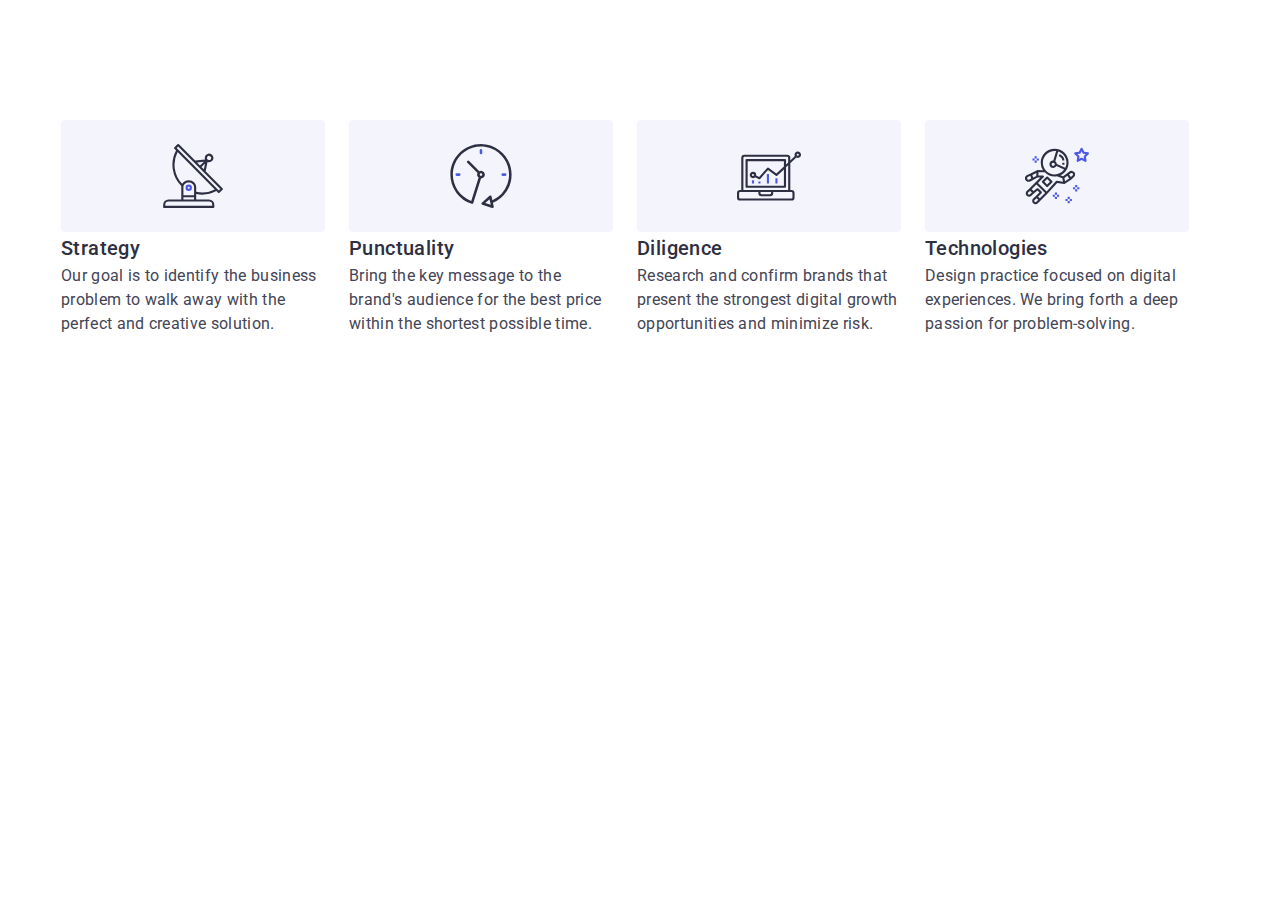
==== index.html @ 272fabe0 "hm-7" ====
<!DOCTYPE html>
<html lang="en">
  <head>
    <meta charset="UTF-8" />
    <meta http-equiv="X-UA-Compatible" content="IE=edge" />
    <meta name="viewport" content="width=device-width, initial-scale=1.0" />
    <title>WebStudio</title>
    <link rel="preconnect" href="https://fonts.googleapis.com" />
    <link rel="preconnect" href="https://fonts.gstatic.com" crossorigin />
    <link
      href="https://fonts.googleapis.com/css2?family=Raleway:wght@800&family=Roboto:wght@400;500;700;900&display=swap"
      rel="stylesheet"
    />
    <link
      rel="stylesheet"
      href="https://cdnjs.cloudflare.com/ajax/libs/modern-normalize/1.1.0/modern-normalize.min.css"
      integrity="sha512-wpPYUAdjBVSE4KJnH1VR1HeZfpl1ub8YT/NKx4PuQ5NmX2tKuGu6U/JRp5y+Y8XG2tV+wKQpNHVUX03MfMFn9Q=="
      crossorigin="anonymous"
      referrerpolicy="no-referrer"
    />
    <link rel="stylesheet" href="./css/style.css" />
    <link rel="stylesheet" href="./css/mobil.css" />
    <link rel="stylesheet" href="./css/tablet.css" />
    <link rel="stylesheet" href="./css/desktop.css" />
  </head>
  <body>
    <!-- <header class="page-header">
      <div class="container header-flex">
        <nav class="navigation nav-flex">
          <a class="logo" href="./index.html"
            ><span class="web">WEB</span>STUDIO</a
          >
          <ul class="menu-list">
            <li class="menu-item">
              <a class="link nav-linear current" href="./index.html">Studio</a>
            </li>
            <li class="menu-item">
              <a class="link" href="./portfolio.html">Portfolio</a>
            </li>
            <li class="menu-item">
              <a class="link" href="">Contacts</a>
            </li>
          </ul>
        </nav>
        <address class="contact">
          <ul class="contact-list">
            <li class="contact-item">
              <a class="contact-mail" href="mailto:info@devstudio.com"
                >info@devstudio.com</a
              >
            </li>
            <li class="contact-item">
              <a class="contact-tel" href="tel:+110001111111"
                >+11 (000) 111-11-11</a
              >
            </li>
          </ul>
        </address>
        <button type="button" class="menu-open">
          <svg class="menu-open-svg" width="32px" height="22px">
            <use href="./images/sprite.svg#hamburger"></use>
          </svg>
        </button>
      </div>
    </header> -->
    <main>
      <!-- <section class="hero">
        <div class="hero-image">
          <div class="container">
            <h1 class="hero-title">Effective Solutions for Your Business</h1>
            <button class="hero-button" type="button" data-modal-open>
              Order Service
            </button>
          </div>
        </div>
      </section> -->
      <section class="features section">
        <div class="container">
          <h2 class="features-title">Our Advantages</h2>

          <ul class="features-list">
            <li class="features-item">
              <div class="features-icon">
                <svg class="features-svg" width="64px" height="64px">
                  <use href="./images/sprite.svg#icon-antenna"></use>
                </svg>
              </div>
              <h3 class="title">Strategy</h3>
              <p class="features-text">
                Our goal is to identify the business problem to walk away with
                the perfect and creative solution.
              </p>
            </li>
            <li class="features-item">
              <div class="features-icon">
                <svg class="features-svg" width="64px" height="64px">
                  <use href="./images/sprite.svg#icon-clock"></use>
                </svg>
              </div>
              <h3 class="title">Punctuality</h3>
              <p class="features-text">
                Bring the key message to the brand's audience for the best price
                within the shortest possible time.
              </p>
            </li>
            <li class="features-item">
              <div class="features-icon">
                <svg class="features-svg" width="64px" height="64px">
                  <use href="./images/sprite.svg#icon-diagram"></use>
                </svg>
              </div>
              <h3 class="title">Diligence</h3>
              <p class="features-text mb1">
                Research and confirm brands that present the strongest digital
                growth opportunities and minimize risk.
              </p>
            </li>
            <li class="features-item">
              <div class="features-icon">
                <svg class="features-svg" width="64px" height="64px">
                  <use href="./images/sprite.svg#icon-astronaut"></use>
                </svg>
              </div>
              <h3 class="title">Technologies</h3>
              <p class="features-text mb0">
                Design practice focused on digital experiences. We bring forth a
                deep passion for problem-solving.
              </p>
            </li>
          </ul>
        </div>
      </section>
      <!-- <section class="work section">
        <div class="work-container container">
          <h2 class="work-title">What are we doing</h2>
          <ul class="work-list">
            <li class="work-item">
              <img
                class="work-img"
                src="./images/rectangle1.jpg"
                alt="IMG1"
                srcset="
                  ./images/rectangle1.jpg    1x,
                  ./images/rectangle1-2x.jpg 2x
                "
                width="360"
                height="300"
              />
            </li>
            <li class="work-item">
              <img
                class="work-img"
                src="./images/rectangle2.jpg"
                alt="IMG2"
                srcset="
                  ./images/rectangle2.jpg    1x,
                  ./images/rectangle2-2x.jpg 2x
                "
                width="360"
                height="300"
              />
            </li>
            <li class="work-item">
              <img
                class="work-img"
                src="./images/rectangle3.jpg"
                alt="IMG3"
                srcset="
                  ./images/rectangle3.jpg    1x,
                  ./images/rectangle3-2x.jpg 2x
                "
                width="360"
                height="300"
              />
            </li>
          </ul>
        </div>
      </section> -->
      <!-- <section class="team section">
        <div class="container">
          <div class="team-container">
            <h2 class="team-title">Our Team</h2>
            <ul class="team-list">
              <li class="team-item">
                <img
                  class="team-img"
                  src="./images/markguerrero.jpg"
                  alt="MarkGuerrero"
                  srcset="
                    ./images/markguerrero.jpg    1x,
                    ./images/markguerrero-2x.jpg 2x
                  "
                  width="264"
                  height="260"
                />
                <div class="card-content">
                  <h3 class="name">Mark Guerrero</h3>
                  <p class="text">Product Designer</p>
                  <ul class="card-content-list">
                    <li class="card-content-item">
                      <a class="card-content-link" href="">
                        <svg class="features-svg" width="16px" height="16px">
                          <use href="./images/sprite.svg#icon-instagram"></use>
                        </svg>
                      </a>
                    </li>
                    <li class="card-content-item">
                      <a class="card-content-link" href="">
                        <svg class="features-svg" width="16px" height="16px">
                          <use href="./images/sprite.svg#icon-twitter"></use>
                        </svg>
                      </a>
                    </li>
                    <li class="card-content-item">
                      <a class="card-content-link" href="">
                        <svg class="features-svg" width="16px" height="16px">
                          <use href="./images/sprite.svg#icon-facebook"></use>
                        </svg>
                      </a>
                    </li>
                    <li class="card-content-item">
                      <a class="card-content-link" href="">
                        <svg class="features-svg" width="16px" height="16px">
                          <use href="./images/sprite.svg#icon-linkedin"></use>
                        </svg>
                      </a>
                    </li>
                  </ul>
                </div>
              </li>
              <li class="team-item">
                <img
                  class="team-img"
                  src="./images/tomford.jpg"
                  alt="TomFord"
                  srcset="./images/tomford.jpg 1x, ./images/tomford-2x.jpg 2x"
                  width="264"
                  height="260"
                />
                <div class="card-content">
                  <h3 class="name">Tom Ford</h3>
                  <p class="text">Frontend Developer</p>
                  <ul class="card-content-list">
                    <li class="card-content-item">
                      <a class="card-content-link" href="">
                        <svg class="features-svg" width="16px" height="16px">
                          <use href="./images/sprite.svg#icon-instagram"></use>
                        </svg>
                      </a>
                    </li>
                    <li class="card-content-item">
                      <a class="card-content-link" href="">
                        <svg class="features-svg" width="16px" height="16px">
                          <use href="./images/sprite.svg#icon-twitter"></use>
                        </svg>
                      </a>
                    </li>
                    <li class="card-content-item">
                      <a class="card-content-link" href="">
                        <svg class="features-svg" width="16px" height="16px">
                          <use href="./images/sprite.svg#icon-facebook"></use>
                        </svg>
                      </a>
                    </li>
                    <li class="card-content-item">
                      <a class="card-content-link" href="">
                        <svg class="features-svg" width="16px" height="16px">
                          <use href="./images/sprite.svg#icon-linkedin"></use>
                        </svg>
                      </a>
                    </li>
                  </ul>
                </div>
              </li>
              <li class="team-item">
                <img
                  class="team-img"
                  src="./images/camilagarcia.jpg"
                  alt="CamilaGarcia"
                  srcset="
                    ./images/camilagarcia.jpg    1x,
                    ./images/camilagarcia-2x.jpg 2x
                  "
                  width="264"
                  height="260"
                />
                <div class="card-content">
                  <h3 class="name">Camila Garcia</h3>
                  <p class="text">Marketing</p>
                  <ul class="card-content-list">
                    <li class="card-content-item">
                      <a class="card-content-link" href="">
                        <svg class="features-svg" width="16px" height="16px">
                          <use href="./images/sprite.svg#icon-instagram"></use>
                        </svg>
                      </a>
                    </li>
                    <li class="card-content-item">
                      <a class="card-content-link" href="">
                        <svg class="features-svg" width="16px" height="16px">
                          <use href="./images/sprite.svg#icon-twitter"></use>
                        </svg>
                      </a>
                    </li>
                    <li class="card-content-item">
                      <a class="card-content-link" href="">
                        <svg class="features-svg" width="16px" height="16px">
                          <use href="./images/sprite.svg#icon-facebook"></use>
                        </svg>
                      </a>
                    </li>
                    <li class="card-content-item">
                      <a class="card-content-link" href="">
                        <svg class="features-svg" width="16px" height="16px">
                          <use href="./images/sprite.svg#icon-linkedin"></use>
                        </svg>
                      </a>
                    </li>
                  </ul>
                </div>
              </li>
              <li class="team-item">
                <img
                  class="team-img"
                  src="./images/danielwilson.jpg"
                  alt="DanielWilson"
                  srcset="
                    ./images/danielwilson.jpg    1x,
                    ./images/danielwilson-2x.jpg 2x
                  "
                  width="264"
                  height="260"
                />
                <div class="card-content">
                  <h3 class="name">Daniel Wilson</h3>
                  <p class="text">UI Designer</p>
                  <ul class="card-content-list">
                    <li class="card-content-item">
                      <a class="card-content-link" href="">
                        <svg class="features-svg" width="16px" height="16px">
                          <use href="./images/sprite.svg#icon-instagram"></use>
                        </svg>
                      </a>
                    </li>
                    <li class="card-content-item">
                      <a class="card-content-link" href="">
                        <svg class="features-svg" width="16px" height="16px">
                          <use href="./images/sprite.svg#icon-twitter"></use>
                        </svg>
                      </a>
                    </li>
                    <li class="card-content-item">
                      <a class="card-content-link" href="">
                        <svg class="features-svg" width="16px" height="16px">
                          <use href="./images/sprite.svg#icon-facebook"></use>
                        </svg>
                      </a>
                    </li>
                    <li class="card-content-item">
                      <a class="card-content-link" href="">
                        <svg class="features-svg" width="16px" height="16px">
                          <use href="./images/sprite.svg#icon-linkedin"></use>
                        </svg>
                      </a>
                    </li>
                  </ul>
                </div>
              </li>
            </ul>
          </div>
        </div>
      </section> -->
      <!-- <section class="customers">
        <div class="container">
          <h2 class="customers-title">Customers</h2>
          <ul class="customers-list">
            <li class="customers-item">
              <a href="" class="customers-link">
                <svg class="customers-svg" width="104px" height="56px">
                  <use href="./images/sprite.svg#icon-Logo1"></use>
                </svg>
              </a>
            </li>
            <li class="customers-item">
              <a href="" class="customers-link">
                <svg class="customers-svg" width="104px" height="56px">
                  <use href="./images/sprite.svg#icon-Logo2"></use>
                </svg>
              </a>
            </li>
            <li class="customers-item">
              <a href="" class="customers-link">
                <svg class="customers-svg" width="104px" height="56px">
                  <use href="./images/sprite.svg#icon-Logo3"></use>
                </svg>
              </a>
            </li>
            <li class="customers-item">
              <a href="" class="customers-link">
                <svg class="customers-svg" width="104px" height="56px">
                  <use href="./images/sprite.svg#icon-Logo4"></use>
                </svg>
              </a>
            </li>
            <li class="customers-item">
              <a href="" class="customers-link">
                <svg class="customers-svg" width="104px" height="56px">
                  <use href="./images/sprite.svg#icon-Logo5"></use>
                </svg>
              </a>
            </li>
            <li class="customers-item">
              <a href="" class="customers-link">
                <svg class="customers-svg" width="104px" height="56px">
                  <use href="./images/sprite.svg#icon-Logo6"></use>
                </svg>
              </a>
            </li>
          </ul>
        </div>
      </section> -->
    </main>

    <!-- <footer>
      <section class="foot">
        <div class="container container-foot">
          <div class="foot-content">
            <a class="logo-foot" href="./index.html"
              ><span class="web">WEB</span>STUDIO</a
            >
            <p class="footer-text">
              Increase the flow of customers and sales for your business with
              digital marketing & growth solutions.
            </p>
          </div>
          <div class="foot-content-icon">
            <h2 class="footer-text-icon">Social media</h2>
            <ul class="footer-list">
              <li class="footer-item">
                <a class="footer-link" href="">
                  <svg class="footer-svg" width="24px" height="24px">
                    <use href="./images/sprite.svg#icon-instagram"></use>
                  </svg>
                </a>
              </li>
              <li class="footer-item">
                <a class="footer-link" href="">
                  <svg class="footer-svg" width="24px" height="24px">
                    <use href="./images/sprite.svg#icon-twitter"></use>
                  </svg>
                </a>
              </li>
              <li class="footer-item">
                <a class="footer-link" href="">
                  <svg class="footer-svg" width="24px" height="24px">
                    <use href="./images/sprite.svg#icon-facebook"></use>
                  </svg>
                </a>
              </li>
              <li class="footer-item">
                <a class="footer-link" href="">
                  <svg class="footer-svg" width="24px" height="24px">
                    <use href="./images/sprite.svg#icon-linkedin"></use>
                  </svg>
                </a>
              </li>
            </ul>
          </div>
          <div class="subscribe">
            <h2 class="subscribe-title">Subscribe</h2>
            <form class="subscribe-form">
              <label class="subscribe-label">
                <input
                  type="email"
                  name="user_email"
                  class="subscribe-input"
                  required
                  placeholder="E-mail"
                />
              </label>
              <button type="submit" class="subscribe-buttom">
                Subscribe
                <svg class="subscribe-buttom-icon" width="24px" height="24px">
                  <use href="./images/sprite.svg#icon-Frame"></use>
                </svg>
              </button>
            </form>
          </div>
        </div>
      </section>
    </footer> -->
    <!----------------- script ------------------->
    <!-- <div class="backdrop is-hidden" data-modal>
      <div class="modal">
        <button type="button" class="modal-button" data-modal-close>
          <svg class="modal-button-icon" width="8px" height="8px">
            <use href="./images/sprite.svg#icon-Vector"></use>
          </svg>
        </button>
        <form class="modal-form">
          <p class="modal-form-text">
            Leave your contacts and we will call you back
          </p>
          <label class="modal-form-field">
            <span class="modal-form-input-desc">Name</span>
            <span class="modal-form-input-wrapper">
              <input
                type="text"
                name="user_nema"
                class="modal-form-input"
                required
              />
              <svg class="modal-form-input-icon" width="18px" height="18px">
                <use href="./images/sprite.svg#icon-person-1"></use>
              </svg>
            </span>
          </label>
          <label class="modal-form-field">
            <span class="modal-form-input-desc">Phone</span>
            <span class="modal-form-input-wrapper">
              <input
                type="tel"
                name="user_phone"
                class="modal-form-input"
                required
              />
              <svg class="modal-form-input-icon" width="13px" height="13px">
                <use href="./images/sprite.svg#icon-Phone"></use>
              </svg>
            </span>
          </label>
          <label class="modal-form-field">
            <span class="modal-form-input-desc">Email</span>
            <span class="modal-form-input-wrapper">
              <input
                type="email"
                name="user_email"
                class="modal-form-input"
                required
              />
              <svg class="modal-form-input-icon" width="16px" height="14px">
                <use href="./images/sprite.svg#icon-Email"></use>
              </svg>
            </span>
          </label>
          <label class="modal-form-field">
            <span class="modal-form-input-desc">Comment</span>
            <textarea
              name="user_comment"
              class="modal-form-comment"
              placeholder="Text input"
            ></textarea>
          </label>
          <input
            id="user-policy"
            type="checkbox"
            name="user_policy"
            class="modal-form-check hidden"
            value="true"
          />
          <label for="user-policy" class="modal-form-check-desc">
            <span
              ><svg class="check-icon" width="10px" height="8px">
                <use href="./images/sprite.svg#icon-Check"></use>
              </svg>
            </span>
            I accept the terms and conditions of the&nbsp;
            <a class="modal-form-check-link" href=""> Privacy Policy</a>
          </label>
          <button type="submit" class="modal-form-submit">Send</button>
        </form>
      </div>
    </div>
    <script src="./js/modal.js"></script> -->
  </body>
</html>
---- css/style.css ----
:root{
    --accent-color: #404BBF;
    --focus-color: #4D5AE5;
}

body {
    font-family: 'Roboto', sans-serif;
    color: #434455;
    margin: 0;
}
a{
    text-decoration: none;
}
ul{
margin-top: 0;
    margin-bottom: 0;
        padding-left: 0;
    list-style: none;
}
h1, h2, h3, h4, p{
 margin-top: 0;
 margin-bottom: 0;
}
img{
    display: block;
    width: 100%;
    /* max-width: 100%; */
    height: auto;
}
.container{
    width: 100%;
    /* max-width: 1200px; */
    padding-left: 15px;
    padding-right: 15px;
    /* margin: 0 auto; */
}
.section{
padding: 96px 0;
}
.hidden {
    position: absolute;
    width: 1px;
    height: 1px;
    margin: -1px;
    bottom: 0;
    padding: 0;
    white-space: nowrap;
    clip-path: inset(100%);
    clip: rect(0 0 0 0);
    overflow: hidden;
    /* opacity: 0;
    visibility: hidden;
    pointer-events: none; */
}
/* --------------------------- header  --------------------------- */
.header-flex {
    display: flex;
    align-items: center;
    padding: 24px 16px ;
}
.menu-list{
    display: none;
}
.contact{
    display: none;
}
.logo {

    font-family: 'Raleway', sans-serif;
    font-style: normal;
    font-weight: 800;
    font-size: 18px;
    line-height: 1.5;
    letter-spacing: 0.03em;
    color: #2E2F42;
}

.web {
    font-family: 'Raleway';
    font-style: normal;
    font-weight: 800;
    font-size: 18px;
    line-height: 1.5;
    letter-spacing: 0.03em;
    color: #4D5AE5;
}
.menu-open{

}
.menu-open-svg{
    display: flex;
    justify-content: center;
}

/* ================= navigation =================*/


/* ------------------ hero ------------------ */

.hero{
    /* max-width: 1440px; */
padding-top: 112px;
padding-bottom: 112px;
margin-left: auto;
margin-right: auto;
background-image: linear-gradient(rgba(46, 47, 66, 0.7), rgba(46, 47, 66, 0.7)), url(../images/mob-bg1x.jpg);
background-repeat: no-repeat;
background-position: center;
    background-size: cover;
}

.hero-title{
        font-style: normal;
        font-weight: 700;
        font-size: 30px;
        line-height: 0.9;
        text-align: center;
        letter-spacing: 0.02em;
        color: #FFFFFF;
        width: 280px;
     margin-bottom: 72px;
     margin-left: auto;
     margin-right: auto;
}
.hero-button{
    padding: 16px 32px;
        font-style: normal;
        font-weight: 500;
        font-size: 16px;
        line-height: 1.5;
        display: flex;
        align-items: center;
        letter-spacing: 0.04em;
        color: #FFFFFF;
        min-width: 169px;
            height: 56px;
        background-color: #4D5AE5;
        cursor: pointer;
        margin-left: auto;
        margin-right: auto;
        box-shadow: 0px 4px 4px rgba(0, 0, 0, 0.15);
            border-radius: 4px;
            border-width: 0;
            transition: 250ms cubic-bezier(0.4, 0, 0.2, 1);
}
.hero-button:hover, .hero-button:focus{
    background-color: var(--accent-color);
    color: #FFFFFF; 
}
/* ==================== hero ==================== */

/* ================= features =================*/
.features-icon{
    display: none;
}
.features-title{
    display: none;
}
.features-list{
    display: block;
}
.features-item{
   width: 100%;
}

.features-item .title{
    font-style: normal;
    font-weight: 700;
    font-size: 36px;
    line-height: 0.9;
    letter-spacing: 0.02em;
    text-align: center;
    color: #2E2F42;
    margin-bottom: 8px;
}
.features-text{
font-style: normal;
    font-weight: 500;
        font-size: 16px;
        line-height: 1.5;
        letter-spacing: 0.02em;
        color: #434455;
        margin-bottom: 72px;
        width: auto;
}

.mb0{
    margin-bottom: 0;
}



/* work */
.work{
    display: none;
}

/* team */
.team{
  background-color: #F4F4FD;;
}
.team-title{

        font-style: normal;
        font-weight: 700;
        font-size: 36px;
        line-height: 1.1;
        text-align: center;
        letter-spacing: 0.02em;
        text-transform: capitalize;
        color: #2E2F42;
       margin-bottom: 72px;
}

.name{
 margin-bottom: 8px;
        font-style: normal;
        font-weight: 500;
        font-size: 20px;
        line-height: 1.2;
        text-align: center;
        letter-spacing: 0.02em;
        color: #2E2F42;
       
       
}
.team-item .text{
font-weight: 400;
        font-size: 16px;
        line-height: 1.5;
        text-align: center;
        letter-spacing: 0.02em;
        color: #434455;
        margin-bottom: 8px;
}
.team-list{
    display: flex;
    flex-wrap: wrap;
    justify-content: center;
    gap: 24px;
}
.team-item{
box-shadow: 0px 1px 6px rgba(46, 47, 66, 0.08), 0px 1px 1px rgba(46, 47, 66, 0.16), 0px 2px 1px rgba(46, 47, 66, 0.08);
border-radius: 0px 0px 4px 4px;
}
.card-content{

    padding: 32px 0;
    background-color:#FFFFFF;
    border-radius: 0px 0px 4px 4px;
}
.card-content-list {
    display: flex;
    justify-content: center;
    gap: 24px;
}

.card-content-item {
    width: 40px;
    height: 40px;
    
}

.card-content-link {
    width: 100%;
    height: 100%;
    border-radius: 50%;
    background-color: #4D5AE5;
    display: flex;
        justify-content: center;
        align-items: center;
        transition: 250ms cubic-bezier(0.4, 0, 0.2, 1);
}
.features-svg{
    transition: 250ms cubic-bezier(0.4, 0, 0.2, 1);
}
.card-content-item :is(:hover, :focus){
    background-color:#404BBF;
}


/* ----------------- Customers ----------------- */

.customers{
    padding-top: 96px;
    padding-bottom: 96px;
}
.customers-title {
    font-style: normal;
        font-weight: 700;
        font-size: 36px;
        line-height: 1.1;
        text-align: center;
        letter-spacing: 0.02em;
        text-transform: capitalize;
        color: #2E2F42;
        margin-bottom: 72px;
}

.customers-list {
    display: flex;
    flex-wrap: wrap;
    justify-content: center;
        gap: 16px;
}

.customers-item {
    width: 190px;
    height: 88px;
}

.customers-link {
    display: flex;
    align-items: center;
    justify-content: center;
    width: 100%;
    height: 100%;
    border: 1px solid #8E8F99;
        border-radius: 5px;
transition: 250ms cubic-bezier(0.4, 0, 0.2, 1);
}
.customers-svg{
    fill: #8E8F99;
    transition: 250ms cubic-bezier(0.4, 0, 0.2, 1);
}
.customers-link:is(:hover, :focus) {
border-color: #404BBF;
}
.customers-link:is(:hover, :focus) .customers-svg{
    fill: #404BBF;
}

/* ================= Customers ================= */


/* ======================== footer ========================*/
.logo-foot{
    font-family: 'Raleway', sans-serif;
        font-style: normal;
        font-weight: 800;
        font-size: 18px;
        line-height: 1.15;
        display: flex;
        align-items: center;
        letter-spacing: 0.03em;
        text-transform: uppercase;
        color: #F4F4FD;
        text-decoration: none;
        margin-bottom: 16px;
        transition: 250ms cubic-bezier(0.4, 0, 0.2, 1);
}
.logo-foot:hover,
.logo-foot:focus {
    color: var(--accent-color)}
.footer-text{
font-style: normal;
    font-weight: 400;
    font-size: 16px;
    line-height: 1.5;
    letter-spacing: 0.02em;
    color: #E7E9FC;
}

.foot{
    background: #2E2F42;
}
.foot-content{
max-width: 264px;
}
.footer-text-icon{
    font-style: normal;
        font-weight: 500;
        font-size: 16px;
        line-height: 1.5;
        letter-spacing: 0.02em;
        color: #FFFFFF;
        margin-bottom: 16px;
}
.container-foot{
    display: flex;
    padding: 100px 0;
}

.foot-content-icon{
    margin-left: 120px;
}

.footer-list {
    display: flex;
        justify-content: center;
        gap: 16px;
        
}

.footer-item {
width: 40px;
    height: 40px;
   
}

.footer-link {
    width: 100%;
        height: 100%;
        border-radius: 50%;
        background-color: rgba(255, 255, 255, 0.1);
        display: flex;
        justify-content: center;
        align-items: center;
    transition: 250ms cubic-bezier(0.4, 0, 0.2, 1);
}
.footer-svg{
    transition: 250ms cubic-bezier(0.4, 0, 0.2, 1);
}
.footer-item :is(:hover, :focus){

    background-color: #31D0AA;
}

.subscribe{
    margin-left: 80px;
}

.subscribe-title{
    font-style: normal;
        font-weight: 500;
        font-size: 16px;
        line-height: 1.5;
        letter-spacing: 0.02em;
        color: #FFFFFF;
        margin-bottom: 16px;
}

.subscribe-input{
    font-style: normal;
        font-weight: 400;
        font-size: 18px;
        line-height: 1.5;
        letter-spacing: 0.04em;
        color: #FFFFFF;
      padding: 8px 16px;
    width: 264px;
    height: 40px;
    border: 1px solid rgba(255, 255, 255, 0.3);
        filter: drop-shadow(0px 4px 4px rgba(0, 0, 0, 0.15));
        border-radius: 4px;
        background: #2E2F42;
        transition: 250ms cubic-bezier(0.4, 0, 0.2, 1);

}

.subscribe-input:focus {
    outline: none;
    border-color: var(--focus-color);
}
.subscribe-input::placeholder{
    font-style: normal;
        font-weight: 400;
        font-size: 12px;
        line-height: 1.5;
        letter-spacing: 0.04em;
        color: rgba(255, 255, 255, 0.6);
}

.subscribe-buttom{
    position: relative;
    padding: 8px 64px 8px 24px;
    gap: 16px;
    background: #4D5AE5;
        border-radius: 4px;
        font-style: normal;
            font-weight: 500;
            font-size: 16px;
            line-height: 1.5;
            letter-spacing: 0.04em;
            color: #FFFFFF;
            margin-left: 24px;
            border: none;
            cursor: pointer;
            transition: 250ms cubic-bezier(0.4, 0, 0.2, 1);
}

.subscribe-buttom-icon{
    position: absolute;
    top: 8px;
    right: 24px;
    fill: #FFFFFF;
}

.subscribe-buttom:hover,
.subscribe-buttom:focus {
    background-color: var(--accent-color);
    color: #FFFFFF;
    outline: none;
}




/* ======================== footer ========================*/

/* ============================= Portfolio ============================= */
.portfolio-header{
    margin-bottom: 96px;
}
.portfolio{
    margin-bottom: 120px;
}
.portfolio-title{
    display: none;
}
/* navigation */
.nav-button-flex{
    display: flex;
    justify-content: center;
    align-items: center;}
        .nav-item {
            margin-bottom: 72px;
        }
   .nav-item:not(:last-child){
        margin-right: 24px;
    }
.nav-button{
    padding: 12px 24px;
    font-style: normal;
        font-weight: 500;
        font-size: 16px;
        line-height: 1.5;
        text-align: center;
        letter-spacing: 0.04em;
        color: #4D5AE5;
        background: #F4F4FD;
        cursor: pointer;
        border: 1px solid #E7E9FC;
            border-radius: 4px;
            transition: 250ms cubic-bezier(0.4, 0, 0.2, 1);
}
.nav-button:hover, .nav-button:focus{
    background-color: var(--accent-color)
    
}
.nav-button:hover,
.nav-button:focus
{
box-shadow: 0px 3px 1px rgba(0, 0, 0, 0.1),
0px 2px 1px rgba(0, 0, 0, 0.08),
0px 2px 2px rgba(0, 0, 0, 0.12);
}
        .nav-button:hover,
        .nav-button:focus{
color: #FFFFFF;
}

        
/* ==================== project-card ====================*/

.project-card{
    display: flex;
    flex-wrap: wrap;
    column-gap: 24px;
    row-gap: 48px;
}

.card-link{
    display: block;
    box-shadow: 0px 1px 6px rgba(46 47 66 / 8%);
}
.card-link:hover,
.card-link:focus{
box-shadow: 0px 1px 6px rgba(46, 47, 66, 0.08),
        0px 1px 1px rgba(46, 47, 66, 0.16),
        0px 2px 1px rgba(46, 47, 66, 0.08);
}
.card-title{
    font-style: normal;
        font-weight: 500;
        font-size: 20px;
        line-height: 1.2;
        letter-spacing: 0.02em;
        color: #2E2F42;
        margin-bottom: 8px;
}
.card-text{
        font-size: 16px;
        line-height: 1.5;
        letter-spacing: 0.02em;
        color: #434455;
}
.card-content-portfolio{
    padding: 16px 32px;
    border-right: 1px solid #E7E9FC;
    border-bottom: 1px solid #E7E9FC;
    border-left: 1px solid #E7E9FC;
}

.card-cover-wrap{
    position: relative;
    overflow: hidden;
}

.card-cover-text{
    position: absolute;
        top: 0;
        left: 0;
        transform: translateY(100%);
        transition: 250ms cubic-bezier(0.4, 0, 0.2, 1);
        overflow: auto;
    background-color: #4D5AE5;
    font-family: 'Roboto';
    font-style: normal;
    font-weight: 400;
    font-size: 16px;
    line-height: 1.5;
    letter-spacing: 0.02em;
    color: #F4F4FD;
    padding: 40px 32px;
    height: 100%


}

.card-link:hover .card-cover-text,
.card-link:focus .card-cover-text{
    transform: translateY(0);
}
/* ============================= /Portfolio ============================= */
/* Modal */

/*================== backdrop ==================*/
.backdrop{
    position: fixed;
    top: 0;
    width: 100%;
    height: 100%;
    background-color:  rgba(46, 47, 66, 0.4);
    transition: opacity 300ms linear, visibility 300ms linear;
}
.backdrop.is-hidden{
    opacity: 0;
    visibility: hidden;
    pointer-events: none;
}
.modal{
    position: absolute;
    top: 50%;
    left: 50%;
    padding: 72px 24px 24px;
    transform: translate(-50%, -50%) scale(1);
        width: 408px;
        min-height: 576px;
        background: #FCFCFC;
        box-shadow: 0px 1px 1px rgba(0, 0, 0, 0.14), 0px 1px 3px rgba(0, 0, 0, 0.12), 0px 2px 1px rgba(0, 0, 0, 0.2);
        border-radius: 4px;
        transition:transform 300ms linear;
}
.backdrop.is-hidden. .modal{
    transform: translate(-50%, -50%) scale(0);
}
.modal-button{
    position: absolute;
    top: 24px;
    right: 24px;
    width: 24px;
    height: 24px;
    background-color: #E7E9FC;
    border: 1px solid rgba(0, 0, 0, 0.1);
    border-radius: 50%;
    display: flex;
    justify-content: center;
    align-items: center;
    cursor: pointer;
    transition: 250ms cubic-bezier(0.4, 0, 0.2, 1);
}
.modal-button-icon{
    fill: #2E2F42;
    transition: 250ms cubic-bezier(0.4, 0, 0.2, 1);
}
.modal-button:is(:hover, :focus){
    background-color: #404BBF;
}
.modal-button:is(:hover, :focus) .modal-button-icon{
    fill: #FFFFFF;
}
/*================== backdrop ==================*/


/*-------------- Modal-form --------------*/
.modal-form{
    display: flex;
    flex-direction: column;
}

.modal-form-text {
        font-style: normal;
        font-weight: 500;
        font-size: 16px;
        line-height: 1.5;
        text-align: center;
        letter-spacing: 0.02em;
        color: #2E2F42;
        margin-bottom: 16px;
}

.modal-form-field {
    /* margin-bottom: 16px; */
}

.modal-form-input-desc {
    display: block;
        font-style: normal;
        font-weight: 400;
        font-size: 12px;
        line-height: 0.9;
        letter-spacing: 0.04em;
        color: #8E8F99;
        margin-bottom: 4px;
}

.modal-form-input {
    font-style: normal;
        font-weight: 400;
        font-size: 18px;
        line-height: 1.5;
        letter-spacing: 0.04em;
        color:#000000;
    width: 100%;
    height: 40px;
    border: 1px solid rgba(33, 33, 33, 0.2);
        border-radius: 4px;
        padding-left: 38px;
        transition: 250ms cubic-bezier(0.4, 0, 0.2, 1);
}
.modal-form-input:focus {
    outline: none;
border-color: var(--focus-color);
}

.modal-form-input:focus + .modal-form-input-icon{
fill:  var(--focus-color);
}

.modal-form-input-wrapper{
    display: block;
    position: relative;
    margin-bottom: 8px;
}

.modal-form-input-icon {
    position: absolute;
    top: 50%;
    left: 16px;
    transform: translateY(-50%);
    transition: 250ms cubic-bezier(0.4, 0, 0.2, 1);
}

.modal-form-comment{
    font-style: normal;
        font-weight: 400;
        font-size: 12px;
        line-height: 0.9;
        letter-spacing: 0.04em;
        color: rgba(117, 117, 117, 0.5);
resize: none;
width: 100%;
height: 120px;
border: 1px solid rgba(33, 33, 33, 0.2);
border-radius: 4px;
padding: 8px 16px;
margin-bottom: 16px;
transition: 250ms cubic-bezier(0.4, 0, 0.2, 1);
}

.modal-form-comment:focus{
    outline: none;
        border-color: var(--focus-color);
}
.modal-form-check-desc{
    display: flex;
    justify-content: center;
    align-items: center;
    font-style: normal;
        font-weight: 400;
        font-size: 12px;
        line-height: 0.9;
        letter-spacing: 0.04em;
        color: #757575;
        margin-bottom: 24px;
}

.modal-form-check-link{
    font-style: normal;
        font-weight: 400;
        font-size: 12px;
        line-height: 0.9;
        letter-spacing: 0.04em;
        color: #4D5AE5;
        text-decoration: underline;
        transition: 250ms cubic-bezier(0.4, 0, 0.2, 1);
}

.modal-form-check-link:focus{
    outline-color: var(--focus-color);
}

.modal-form-check-desc span{
    display: flex;
        justify-content: center;
        align-items: center;
    width: 16px;
        height: 16px;
        border: 1.25px solid #2E2F42;
        border-radius: 2px;
        margin-right: 8px;
        cursor: pointer;
        fill: transparent;
}


.modal-form-check:checked+.modal-form-check-desc span{
    background-color: #404BBF;
        border: none;
        fill: #F4F4FD;
    
}

.modal-form-submit{
    font-style: normal;
        font-weight: 500;
        font-size: 16px;
        line-height: 1.5;
        letter-spacing: 0.04em;
        color: #FFFFFF;
        cursor: pointer;

            padding: 16px 32px;
            width: 169px;
            height: 56px;
            background: #4D5AE5;
            box-shadow: 0px 4px 4px rgba(0, 0, 0, 0.15);
            border-radius: 4px;
            border: none;
            margin:0 auto;
            transition: 250ms cubic-bezier(0.4, 0, 0.2, 1);
}

.modal-form-submit:hover,
.modal-form-submit:focus {
    background-color: var(--accent-color);
    color: #FFFFFF;
    outline: none;
}




/* .modal-form-check-desc::before{
content: '';
 width: 16px;
 height: 16px;
    border: 1.25px solid #2E2F42;
    border-radius: 2px;
    margin-right: 8px;
}

.modal-form-check:checked + .modal-form-check-desc::before{
    background-color: #404BBF;
    border: none;
    background-image: url(../images/Check.svg);
    background-repeat: no-repeat;
    background-position: center;
}
.modal-form-check:focus+ .modal-form-check-desc::before{
    border-color: var(--focus-color);
    }; */


/*============== Modal-form ==============*/
---- css/mobil.css ----
@media screen and (min-width: 480px){
    .container{
max-width: 426px;
margin-left: auto;
margin-right: auto;
    }
/* ------------------ hero ------------------ */
.hero-title{
        font-size: 36px;
        line-height: 1.1;
        width: 320px;
}
@media (min-device-pixel-ratio: 2),
(min-resolution: 192dpi),
(min-resolution: 2dppx) {
    .hero {
        background-image: linear-gradient(rgba(46, 47, 66, 0.7), rgba(46, 47, 66, 0.7)), url(../images/mob-bg2x.jpg);
    }
}

/* ==================== hero ==================== */


/*------------------- work -------------------*/
      
 /*=================== work ===================*/
       
 /*------------------- team -------------------*/
 
 .team > .container {
     max-width: 294px;
 }

 /*=================== team ===================*/
       
   /*------------------ Customers ------------------*/
        .customers-svg {
            width: 110px;
            height: 56px;
        }
   /*================== Customers ==================*/
     
}
---- css/tablet.css ----
@media screen and (min-width: 768px) {
.container {
 max-width: 766px;
 }
/* ------------------ hero ------------------ */
.hero{
    padding-bottom: 108px;
    background-image: linear-gradient(rgba(46, 47, 66, 0.7), rgba(46, 47, 66, 0.7)), url(../images/tablet-bg1x.jpg);
}
@media (min-device-pixel-ratio: 2),
(min-resolution: 192dpi),
(min-resolution: 2dppx) {
    .hero {
        background-image: linear-gradient(rgba(46, 47, 66, 0.7), rgba(46, 47, 66, 0.7)), url(../images/tablet-bg2x.jpg);
    }
}
.hero-title{
margin-bottom: 40px;
    font-size: 56px;
        line-height: 0.9;
        min-width: 496px
}

/* ==================== hero ==================== */

/*------------ features ------------*/

 .features-list {
     display: flex;
     flex-wrap: wrap;
     gap: 24px;
 }

 .features-item {
     max-width: 356px;
 }

 .features-item .title {
     text-align: left;
 }

 .features-text {
     text-align: left;
 }
 .mb1{
    margin-bottom: 0;
 }

/*============ features ============*/

/*------------------- team -------------------*/

.team > .container {
    max-width: 598px;
}

/*=================== team ===================*/

 /*------------------ Customers ------------------*/

 /*================== Customers ==================*/
}
---- css/desktop.css ----
@media screen and (min-width: 1200px) {
    .container {
            max-width: 1158px;
        }
        .section{
            padding-top: 120px;
            padding-bottom: 120px;
        }
/*----------------- header  ----------------- */

.header-flex {
    display: flex;
    align-items: center;
    padding-top: 24px;
    padding-bottom: 24px;
}

.nav-flex {
    display: flex;
    align-items: center;
}

.page-header {

    background: #FFFFFF;
    border-bottom: 1px solid #E7E9FC;
}

.menu-list {
    display: flex;
    margin-left: 76px;

}

.menu-item {
    position: relative;
}

.menu-item:not(:last-child) {
    margin-right: 40px;
}

.logo {

    font-family: 'Raleway', sans-serif;
    font-style: normal;
    font-weight: 800;
    font-size: 18px;
    line-height: 1.5;
    letter-spacing: 0.03em;
    color: #2E2F42;
}

.web {
    font-family: 'Raleway';
    font-style: normal;
    font-weight: 800;
    font-size: 18px;
    line-height: 1.5;
    letter-spacing: 0.03em;
    color: #4D5AE5;
}

.link {
    font-style: normal;
    font-weight: 500;
    font-size: 16px;
    line-height: 1.5;
    letter-spacing: 0.02em;
    color: #2E2F42;
    transition: 250ms cubic-bezier(0.4, 0, 0.2, 1);

}

.link:hover,
.link:focus {
    color: var(--accent-color)
}

.nav-linear::after {
    content: '';
    position: relative;
    display: block;
    width: 100%;
    height: 4px;
    bottom: -25px;
    background-color: #404BBF;
    border-radius: 2px;
    z-index: 1;
}

.current {
    color: #404BBF;
    font-weight: 500;
    font-size: 16px;
    line-height: 1.5;
    letter-spacing: 0.02em;
}

/* ------------------------------ Adress ------------------------------ */
.contact {
    margin-left: auto;
}

.contact-list {
    display: flex;

}

.contact-item+.contact-item {
    margin-left: 40px;
}

.contact-mail {
    font-style: normal;
    font-weight: 400;
    font-size: 16px;
    line-height: 1.5;
    letter-spacing: 0.02em;
    color: #434455;
    transition: 250ms cubic-bezier(0.4, 0, 0.2, 1);
}

.contact-mail:hover,
.contact-mail:focus {
    color: var(--accent-color)
}

.contact-tel {
    font-style: normal;
    font-weight: 400;
    font-size: 16px;
    line-height: 1.5;
    letter-spacing: 0.02em;
    color: #434455;
    transition: 250ms cubic-bezier(0.4, 0, 0.2, 1);
}

.contact-tel:hover,
.contact-tel:focus {
    color: var(--accent-color)
}


/*=================== header ===================*/
   /* ------------------ hero ------------------ */
.hero{
    padding-top: 188px;
    padding-bottom: 188px;
    background-image: linear-gradient(rgba(46, 47, 66, 0.7), rgba(46, 47, 66, 0.7)), url(../images/bg.jpg);
}

@media (min-device-pixel-ratio: 2),
(min-resolution: 192dpi),
(min-resolution: 2dppx) {
    .hero {
        background-image: linear-gradient(rgba(46, 47, 66, 0.7), rgba(46, 47, 66, 0.7)), url(../images/desktop-bg2x.jpg);
    }
}

.hero-title{
    margin-bottom: 48px;
}
         
   /* ==================== hero ==================== */
        
/*------------ features ------------*/

.features-list {
    display: flex;
}
.features-item{
    max-width: 264px;
}
.features-text{
    margin-bottom: 0;
}

.features-item .title {

    font-style: normal;
    font-weight: 500;
    font-size: 20px;
    line-height: 0.8;
}

.features-text {
font-weight: 400;
}

.features-icon {
    display: flex;
    justify-content: center;
    align-items: center;
    padding: 24px 100px;
    margin-bottom: 8px;
    background-color: #F4F4FD;
    border-radius: 4px;
}

/*============ features ============*/

/*------------------- work -------------------*/
.work{
    display: block;
}
.work-title {
    display: block;
    font-style: normal;
    font-weight: 700;
    font-size: 36px;
    line-height: 1.1;
    text-align: center;
    letter-spacing: 0.02em;
    text-transform: capitalize;
    color: #2E2F42;
    margin-bottom: 72px;
}

.work-list {
    display: flex;
    list-style: none;
    gap: 24px;
}
/*=================== work ===================*/
/*------------------- team -------------------*/
.team{
    padding-top: 120px;

}
.team>.container {
    max-width: 1158px;
}
/*=================== team ===================*/


/*------------------ Customers ------------------*/
.customers {
    padding-top: 120px;
}
.customers-list {
    display: flex;
    gap: 24px;
}
.customers-item {
    width: 168px;
}
/*================== Customers ==================*/
}
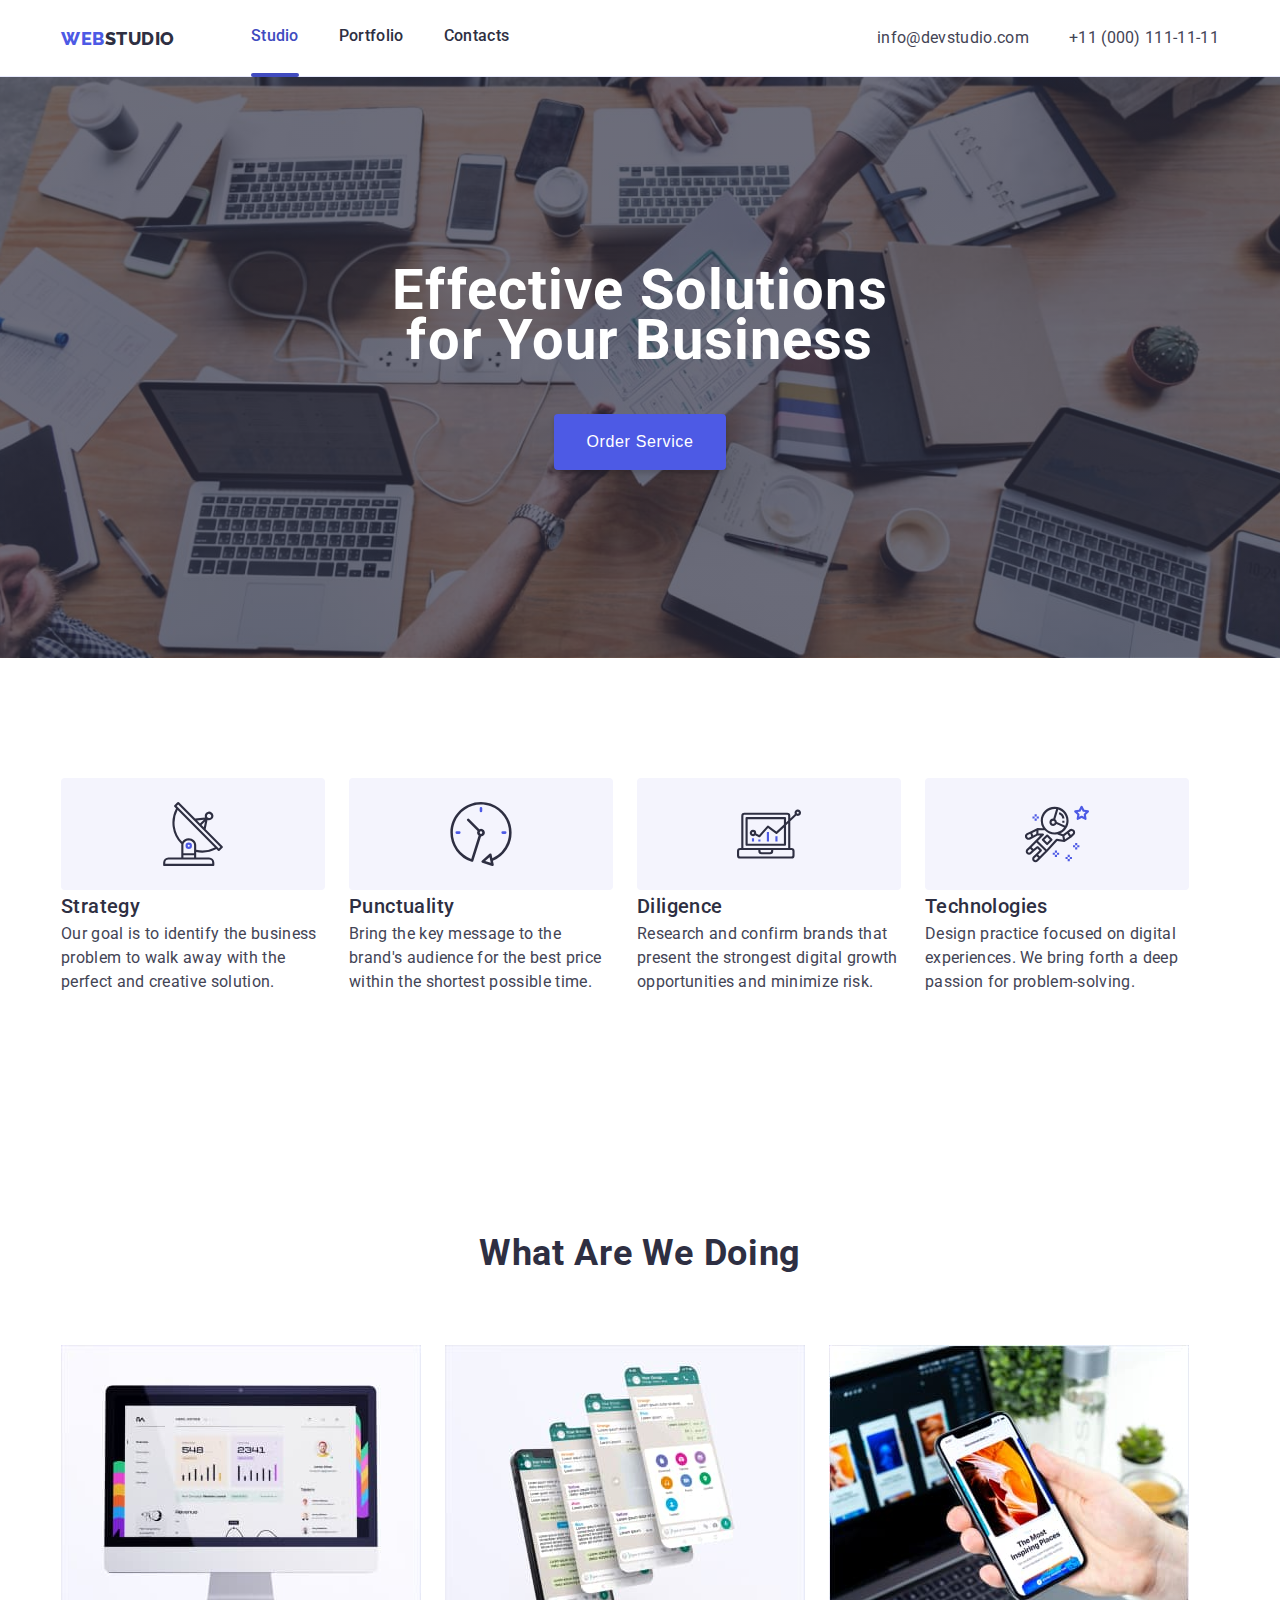
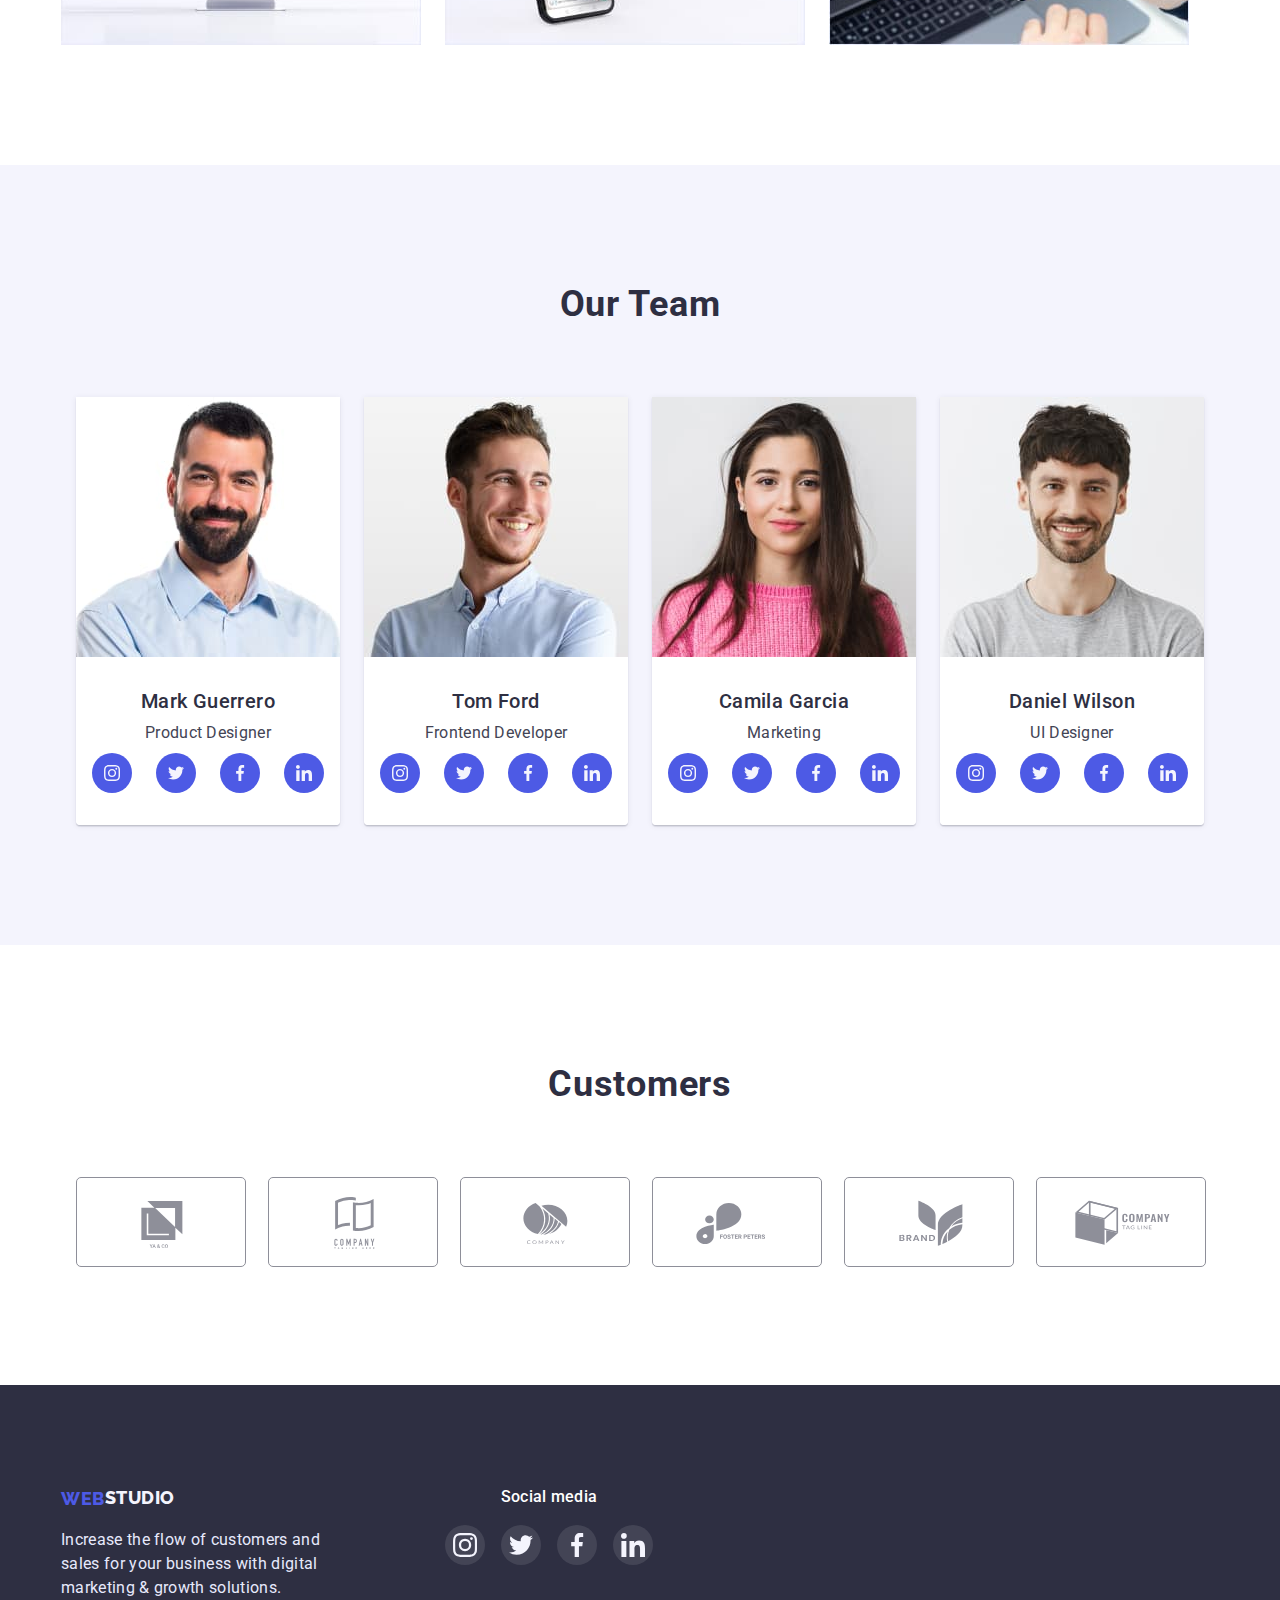
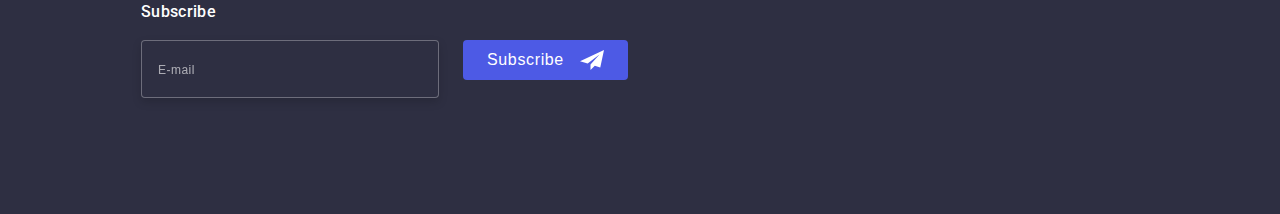
==== commit 9776ce17: "hm7-2" ====
--- a/index.html
+++ b/index.html
@@ -24,7 +24,7 @@
     <link rel="stylesheet" href="./css/desktop.css" />
   </head>
   <body>
-    <!-- <header class="page-header">
+    <header class="page-header">
       <div class="container header-flex">
         <nav class="navigation nav-flex">
           <a class="logo" href="./index.html"
@@ -56,15 +56,82 @@
             </li>
           </ul>
         </address>
-        <button type="button" class="menu-open">
+        <button type="button" class="menu-open js-open-menu">
           <svg class="menu-open-svg" width="32px" height="22px">
             <use href="./images/sprite.svg#hamburger"></use>
           </svg>
         </button>
       </div>
-    </header> -->
+      <div class="mob-menu js-menu-container">
+        <div class="container mob-menu-container">
+          <button type="button" class="button-menu-close js-close-menu">
+            <svg class="button-menu-close-icon" width="8px" height="8px">
+              <use href="./images/sprite.svg#icon-Vector"></use>
+            </svg>
+          </button>
+          <div class="mob-container-top">
+            <ul class="mob-menu-list">
+              <li class="mob-menu-item">
+                <a class="mob-link current-mob" href="./index.html">Studio</a>
+              </li>
+              <li class="mob-menu-item">
+                <a class="mob-link" href="./portfolio.html">Portfolio</a>
+              </li>
+              <li class="mob-menu-item">
+                <a class="mob-link" href="">Contacts</a>
+              </li>
+            </ul>
+          </div>
+          <div class="mob-container-bottom">
+            <ul class="mob-contact-list">
+              <li class="mob-contact-item">
+                <a class="mob-contact-tel" href="tel:+110001111111"
+                  >+11 (000) 111-11-11</a
+                >
+              </li>
+              <li class="mob-contact-item">
+                <a class="mob-contact-mail" href="mailto:info@devstudio.com"
+                  >info@devstudio.com</a
+                >
+              </li>
+            </ul>
+
+            <ul class="mob-content-list">
+              <li class="mob-content-item">
+                <a class="mob-content-link" href="">
+                  <svg class="mob-svg" width="24px" height="24px">
+                    <use href="./images/sprite.svg#icon-instagram"></use>
+                  </svg>
+                </a>
+              </li>
+              <li class="mob-content-item">
+                <a class="mob-content-link" href="">
+                  <svg class="mob-svg" width="24px" height="24px">
+                    <use href="./images/sprite.svg#icon-twitter"></use>
+                  </svg>
+                </a>
+              </li>
+              <li class="mob-content-item">
+                <a class="mob-content-link" href="">
+                  <svg class="mob-svg" width="24px" height="24px">
+                    <use href="./images/sprite.svg#icon-facebook"></use>
+                  </svg>
+                </a>
+              </li>
+              <li class="mob-content-item">
+                <a class="mob-content-link" href="">
+                  <svg class="mob-svg" width="24px" height="24px">
+                    <use href="./images/sprite.svg#icon-linkedin"></use>
+                  </svg>
+                </a>
+              </li>
+            </ul>
+          </div>
+        </div>
+      </div>
+    </header>
     <main>
-      <!-- <section class="hero">
+      <section class="hero">
         <div class="hero-image">
           <div class="container">
             <h1 class="hero-title">Effective Solutions for Your Business</h1>
@@ -73,7 +140,7 @@
             </button>
           </div>
         </div>
-      </section> -->
+      </section>
       <section class="features section">
         <div class="container">
           <h2 class="features-title">Our Advantages</h2>
@@ -130,7 +197,7 @@
           </ul>
         </div>
       </section>
-      <!-- <section class="work section">
+      <section class="work section">
         <div class="work-container container">
           <h2 class="work-title">What are we doing</h2>
           <ul class="work-list">
@@ -175,8 +242,8 @@
             </li>
           </ul>
         </div>
-      </section> -->
-      <!-- <section class="team section">
+      </section>
+      <section class="team section">
         <div class="container">
           <div class="team-container">
             <h2 class="team-title">Our Team</h2>
@@ -369,8 +436,8 @@
             </ul>
           </div>
         </div>
-      </section> -->
-      <!-- <section class="customers">
+      </section>
+      <section class="customers">
         <div class="container">
           <h2 class="customers-title">Customers</h2>
           <ul class="customers-list">
@@ -418,10 +485,10 @@
             </li>
           </ul>
         </div>
-      </section> -->
+      </section>
     </main>
 
-    <!-- <footer>
+    <footer>
       <section class="foot">
         <div class="container container-foot">
           <div class="foot-content">
@@ -478,19 +545,21 @@
                   placeholder="E-mail"
                 />
               </label>
-              <button type="submit" class="subscribe-buttom">
-                Subscribe
-                <svg class="subscribe-buttom-icon" width="24px" height="24px">
-                  <use href="./images/sprite.svg#icon-Frame"></use>
-                </svg>
-              </button>
+              <div class="subscribe-btn">
+                <button type="submit" class="subscribe-buttom">
+                  Subscribe
+                  <svg class="subscribe-buttom-icon" width="24px" height="24px">
+                    <use href="./images/sprite.svg#icon-Frame"></use>
+                  </svg>
+                </button>
+              </div>
             </form>
           </div>
         </div>
       </section>
-    </footer> -->
+    </footer>
     <!----------------- script ------------------->
-    <!-- <div class="backdrop is-hidden" data-modal>
+    <div class="backdrop is-hidden" data-modal>
       <div class="modal">
         <button type="button" class="modal-button" data-modal-close>
           <svg class="modal-button-icon" width="8px" height="8px">
@@ -571,6 +640,7 @@
         </form>
       </div>
     </div>
-    <script src="./js/modal.js"></script> -->
+    <script src="./js/modal.js"></script>
+    <script src="./js/mobil-menu.js"></script>
   </body>
 </html>
--- a/css/style.css
+++ b/css/style.css
@@ -29,10 +29,8 @@
 }
 .container{
     width: 100%;
-    /* max-width: 1200px; */
     padding-left: 15px;
     padding-right: 15px;
-    /* margin: 0 auto; */
 }
 .section{
 padding: 96px 0;
@@ -55,13 +53,14 @@
 /* --------------------------- header  --------------------------- */
 .header-flex {
     display: flex;
-    align-items: center;
+   justify-content: space-between;
+   align-items: center;
     padding: 24px 16px ;
 }
 .menu-list{
     display: none;
 }
-.contact{
+.contact-list{
     display: none;
 }
 .logo {
@@ -84,21 +83,182 @@
     letter-spacing: 0.03em;
     color: #4D5AE5;
 }
+
 .menu-open{
-
+    padding: 0 0;
+    border: none;
+    background-color: #FFFFFF;
+    width: 32px;
+    height: 22px;
+    cursor: pointer;
 }
 .menu-open-svg{
     display: flex;
     justify-content: center;
-}
-
+    text-align: center;
+}
+
+/*------------------- mob-menu -------------------*/
+.mob-menu{
+    position: fixed;
+    top: 0;
+    width: 100%;
+    height: 100%;
+    z-index: 100;
+    background-color: #FFFFFF;
+        box-shadow: 0px 2px 1px rgba(46, 47, 66, 0.08), 0px 1px 1px rgba(46, 47, 66, 0.16), 0px 1px 6px rgba(46, 47, 66, 0.08);
+       opacity: 0;
+       visibility: hidden;
+       pointer-events: none;
+}
+.mob-menu > .container{
+    height: 100%;
+    display: flex;
+    flex-direction: column;
+    justify-content: space-between;
+}
+.mob-menu.is-open{
+opacity: 1;
+visibility: visible;
+pointer-events: auto;
+}
+
+.mob-menu-container{
+    position: relative;
+    padding-top: 80px;
+    padding-bottom: 40px;
+        padding-left: 40px;
+}
+.button-menu-close {
+    position: absolute;
+    top: 24px;
+    right: 24px;
+    width: 24px;
+    height: 24px;
+    background-color: #E7E9FC;
+    border: 1px solid rgba(0, 0, 0, 0.1);
+    border-radius: 50%;
+    display: flex;
+    justify-content: center;
+    align-items: center;
+    cursor: pointer;
+    transition: 250ms cubic-bezier(0.4, 0, 0.2, 1);
+}
+
+.button-menu-close-icon {
+    fill: #2E2F42;
+    transition: 250ms cubic-bezier(0.4, 0, 0.2, 1);
+}
+
+.button-menu-close:is(:hover, :focus) {
+    background-color: #404BBF;
+}
+
+.button-menu-close:is(:hover, :focus) .modal-button-icon {
+    fill: #FFFFFF;
+}
+
+.mob-menu-item:not(:last-child){
+    margin-bottom: 40px;
+}
+
+.mob-link{
+    font-weight: 700;
+        font-size: 36px;
+        line-height: 0.9;
+        letter-spacing: 0.02em;
+        text-transform: capitalize;
+        color: #2E2F42;
+        transition: 250ms cubic-bezier(0.4, 0, 0.2, 1);
+}
+.mob-link:hover, .mob-link:focus{
+    color: var(--accent-color);
+}
+.current-mob {
+    color: #404BBF;
+    font-weight: 700;
+    font-size: 36px;
+    line-height: 0.9;
+    letter-spacing: 0.02em;
+}
+
+
+.mob-menu-list{
+    margin-bottom: 64px;
+}
+
+.mob-contact-list{
+    margin-bottom: 48px;
+}
+
+.mob-contact-item:not(:last-child){
+    margin-bottom: 40px;
+}
+
+.mob-contact-tel{
+    font-weight: 500;
+        font-size: 26px;
+        line-height: 0.9;
+        letter-spacing: 0.02em;
+        text-transform: capitalize;
+        color: #2E2F42;
+        transition: 250ms cubic-bezier(0.4, 0, 0.2, 1);
+}
+.mob-contact-tel:hover, .mob-contact-tel:focus{
+    color: var(--accent-color);
+}
+
+.mob-contact-mail{
+    font-weight: 500;
+        font-size: 20px;
+        line-height: 0.8;
+        letter-spacing: 0.02em;
+        color: #434455;
+        transition: 250ms cubic-bezier(0.4, 0, 0.2, 1);
+}
+.mob-contact-mail:hover, .mob-contact-mail:focus{
+    color: var(--accent-color);
+}
+
+
+.mob-content-list {
+    display: flex;
+    gap: 24px;
+}
+
+.mob-content-item {
+    width: 40px;
+    height: 40px;
+
+}
+
+.mob-content-link {
+    width: 100%;
+    height: 100%;
+    border-radius: 50%;
+    background-color: #4D5AE5;
+    display: flex;
+    justify-content: center;
+    align-items: center;
+    transition: 250ms cubic-bezier(0.4, 0, 0.2, 1);
+}
+
+.mob-svg {
+    transition: 250ms cubic-bezier(0.4, 0, 0.2, 1);
+}
+
+.mob-content-item :is(:hover, :focus) {
+    background-color: #404BBF;
+}
+
+/*=================== mob-menu ===================*/
 /* ================= navigation =================*/
 
 
 /* ------------------ hero ------------------ */
 
 .hero{
-    /* max-width: 1440px; */
+max-width: 1440px;
 padding-top: 112px;
 padding-bottom: 112px;
 margin-left: auto;
@@ -334,6 +494,12 @@
 
 
 /* ======================== footer ========================*/
+.foot {
+    padding-top: 96px;
+    padding-bottom: 96px;
+    background: #2E2F42;
+}
+
 .logo-foot{
     font-family: 'Raleway', sans-serif;
         font-style: normal;
@@ -341,13 +507,13 @@
         font-size: 18px;
         line-height: 1.15;
         display: flex;
+        justify-content: center;
         align-items: center;
         letter-spacing: 0.03em;
-        text-transform: uppercase;
         color: #F4F4FD;
-        text-decoration: none;
         margin-bottom: 16px;
         transition: 250ms cubic-bezier(0.4, 0, 0.2, 1);
+        
 }
 .logo-foot:hover,
 .logo-foot:focus {
@@ -359,13 +525,14 @@
     line-height: 1.5;
     letter-spacing: 0.02em;
     color: #E7E9FC;
-}
-
-.foot{
-    background: #2E2F42;
-}
+    margin-bottom: 72px;
+}
+
 .foot-content{
-max-width: 264px;
+max-width: 268px;
+margin-left: auto;
+margin-right: auto;
+/* margin-bottom: 72px; */
 }
 .footer-text-icon{
     font-style: normal;
@@ -375,14 +542,20 @@
         letter-spacing: 0.02em;
         color: #FFFFFF;
         margin-bottom: 16px;
+        display: flex;
+            justify-content: center;
 }
 .container-foot{
     display: flex;
-    padding: 100px 0;
+    flex-wrap: wrap;
+    /* padding-top: 96px;
+    padding-bottom: 96px; */
 }
 
 .foot-content-icon{
-    margin-left: 120px;
+    margin-left: auto;
+    margin-right: auto;
+    margin-bottom: 72px;
 }
 
 .footer-list {
@@ -417,10 +590,15 @@
 }
 
 .subscribe{
-    margin-left: 80px;
+    width: 100%;
+    /* display: flex;
+    flex-wrap: wrap; */
+   
 }
 
 .subscribe-title{
+    display: flex;
+    justify-content: center;
     font-style: normal;
         font-weight: 500;
         font-size: 16px;
@@ -428,7 +606,9 @@
         letter-spacing: 0.02em;
         color: #FFFFFF;
         margin-bottom: 16px;
-}
+   
+}
+
 
 .subscribe-input{
     font-style: normal;
@@ -438,13 +618,14 @@
         letter-spacing: 0.04em;
         color: #FFFFFF;
       padding: 8px 16px;
-    width: 264px;
+    width: 100%;
     height: 40px;
     border: 1px solid rgba(255, 255, 255, 0.3);
         filter: drop-shadow(0px 4px 4px rgba(0, 0, 0, 0.15));
         border-radius: 4px;
         background: #2E2F42;
         transition: 250ms cubic-bezier(0.4, 0, 0.2, 1);
+        margin-bottom: 16px;
 
 }
 
@@ -459,6 +640,11 @@
         line-height: 1.5;
         letter-spacing: 0.04em;
         color: rgba(255, 255, 255, 0.6);
+}
+.subscribe-btn{
+    display: flex;
+    justify-content: center;
+
 }
 
 .subscribe-buttom{
@@ -473,10 +659,10 @@
             line-height: 1.5;
             letter-spacing: 0.04em;
             color: #FFFFFF;
-            margin-left: 24px;
             border: none;
             cursor: pointer;
             transition: 250ms cubic-bezier(0.4, 0, 0.2, 1);
+        
 }
 
 .subscribe-buttom-icon{
@@ -499,23 +685,23 @@
 /* ======================== footer ========================*/
 
 /* ============================= Portfolio ============================= */
-.portfolio-header{
-    margin-bottom: 96px;
-}
+
 .portfolio{
-    margin-bottom: 120px;
+padding: 48px 15px;
 }
 .portfolio-title{
     display: none;
 }
 /* navigation */
 .nav-button-flex{
-    display: flex;
-    justify-content: center;
+    margin-bottom: 48px;
+    display: flex;
+    flex-wrap: wrap;
+    /* justify-content: center; */
     align-items: center;}
-        .nav-item {
-            margin-bottom: 72px;
-        }
+.nav-item {
+ margin-bottom: 16px;
+}
    .nav-item:not(:last-child){
         margin-right: 24px;
     }
@@ -553,11 +739,9 @@
         
 /* ==================== project-card ====================*/
 
-.project-card{
-    display: flex;
-    flex-wrap: wrap;
-    column-gap: 24px;
-    row-gap: 48px;
+.card-item:not(:last-child){
+    margin-bottom: 48px;
+   
 }
 
 .card-link{
@@ -580,13 +764,14 @@
         margin-bottom: 8px;
 }
 .card-text{
+    font-weight: 400;
         font-size: 16px;
         line-height: 1.5;
         letter-spacing: 0.02em;
         color: #434455;
 }
 .card-content-portfolio{
-    padding: 16px 32px;
+    padding: 32px 16px;
     border-right: 1px solid #E7E9FC;
     border-bottom: 1px solid #E7E9FC;
     border-left: 1px solid #E7E9FC;
@@ -645,7 +830,7 @@
     left: 50%;
     padding: 72px 24px 24px;
     transform: translate(-50%, -50%) scale(1);
-        width: 408px;
+        width: 100%;
         min-height: 576px;
         background: #FCFCFC;
         box-shadow: 0px 1px 1px rgba(0, 0, 0, 0.14), 0px 1px 3px rgba(0, 0, 0, 0.12), 0px 2px 1px rgba(0, 0, 0, 0.2);
@@ -850,8 +1035,6 @@
 }
 
 
-
-
 /* .modal-form-check-desc::before{
 content: '';
  width: 16px;
--- a/css/mobil.css
+++ b/css/mobil.css
@@ -1,9 +1,23 @@
 @media screen and (min-width: 480px){
+  
     .container{
 max-width: 426px;
 margin-left: auto;
 margin-right: auto;
     }
+
+.mob-contact-tel {
+    font-weight: 700;
+    font-size: 36px;
+    line-height: 0.9;
+
+}
+
+.mob-content-list {
+    display: flex;
+    gap: 56px;
+}
+
 /* ------------------ hero ------------------ */
 .hero-title{
         font-size: 36px;
@@ -39,5 +53,12 @@
             height: 56px;
         }
    /*================== Customers ==================*/
+
+
+   /*-------------- Modal-form --------------*/
+   .modal {
+       width: 408px;
+   }
+   
      
-}+}
--- a/css/tablet.css
+++ b/css/tablet.css
@@ -2,6 +2,146 @@
 .container {
  max-width: 766px;
  }
+/*------------------- header -------------------*/
+.menu-open{
+    display: none;
+}
+.header-flex {
+    display: flex;
+    align-items: center;
+    padding-top: 24px;
+    padding-bottom: 24px;
+}
+
+.nav-flex {
+    display: flex;
+    align-items: center;
+}
+
+.page-header {
+
+    background: #FFFFFF;
+    border-bottom: 1px solid #E7E9FC;
+}
+
+.menu-list {
+    display: flex;
+    margin-left: 120px;
+
+}
+
+.menu-item {
+    position: relative;
+}
+
+.menu-item:not(:last-child) {
+    margin-right: 40px;
+}
+
+.logo {
+
+    font-family: 'Raleway', sans-serif;
+    font-style: normal;
+    font-weight: 800;
+    font-size: 18px;
+    line-height: 1.5;
+    letter-spacing: 0.03em;
+    color: #2E2F42;
+}
+
+.web {
+    font-family: 'Raleway';
+    font-style: normal;
+    font-weight: 800;
+    font-size: 18px;
+    line-height: 1.5;
+    letter-spacing: 0.03em;
+    color: #4D5AE5;
+}
+
+.link {
+    font-style: normal;
+    font-weight: 500;
+    font-size: 16px;
+    line-height: 1.5;
+    letter-spacing: 0.02em;
+    color: #2E2F42;
+    transition: 250ms cubic-bezier(0.4, 0, 0.2, 1);
+
+}
+
+.link:hover,
+.link:focus {
+    color: var(--accent-color)
+}
+
+.nav-linear::after {
+    content: '';
+    position: relative;
+    display: block;
+    width: 100%;
+    height: 4px;
+    bottom: -25px;
+    background-color: #404BBF;
+    border-radius: 2px;
+    z-index: 1;
+}
+
+.current {
+    color: #404BBF;
+    font-weight: 500;
+    font-size: 16px;
+    line-height: 1.5;
+    letter-spacing: 0.02em;
+}
+
+/* ------------------------------ Adress ------------------------------ */
+.contact {
+    margin-left: auto;
+}
+
+.contact-list {
+    display: flex;
+    flex-wrap: wrap;
+    margin-left: 118px;
+
+}
+
+.contact-item+.contact-item {
+    /* margin-left: 40px; */
+}
+
+.contact-mail {
+    font-style: normal;
+    font-weight: 400;
+    font-size: 12px;
+    line-height: 0.9;
+    letter-spacing: 0.04em;
+    color: #434455;
+    transition: 250ms cubic-bezier(0.4, 0, 0.2, 1);
+}
+
+.contact-mail:hover,
+.contact-mail:focus {
+    color: var(--accent-color)
+}
+
+.contact-tel {
+    font-style: normal;
+    font-weight: 400;
+    font-size: 12px;
+    line-height: 0.9;
+    letter-spacing: 0.04em;
+    color: #434455;
+    transition: 250ms cubic-bezier(0.4, 0, 0.2, 1);
+}
+
+.contact-tel:hover,
+.contact-tel:focus {
+    color: var(--accent-color)
+}
+
+
 /* ------------------ hero ------------------ */
 .hero{
     padding-bottom: 108px;
@@ -56,7 +196,87 @@
 
 /*=================== team ===================*/
 
- /*------------------ Customers ------------------*/
-
- /*================== Customers ==================*/
+.customers-item {
+    width: 168px;
+}
+.customers-list {
+    gap: 24px;
+}
+
+
+/* ======================== footer ========================*/
+
+.container-foot {
+    display: flex;
+    padding-left: 108px;
+}
+
+.foot-content {
+    max-width: 264px;
+margin-left: 0;
+margin-right: 0;
+}
+
+.logo-foot {
+    justify-content: flex-start;
+   
+}
+.foot-content-icon {
+    margin: 0 0 0 24px;
+}
+
+.subscribe{
+    width: auto;
+}
+
+.subscribe-form{
+    display: flex;
+    gap: 24px;
+}
+
+.subscribe-title {
+    justify-content: flex-start;
+    
+}
+.subscribe-input {
+    width: 264px;
+}
+.subscribe-btn {
+    display: block;
+
+}
+
+/* Portfolio */
+.portfolio {
+    padding: 0 0;
+}
+.portfolio > .container{
+    padding: 64px 15px 96px;
+}
+.nav-button-flex {
+justify-content: center;
+margin-bottom: 64px;
+  
+}
+
+.nav-item {
+    margin-bottom: 0;
+}
+
+
+/* Project-card */
+.project-card{
+display: flex;
+flex-wrap: wrap;
+column-gap: 24px;
+row-gap: 72px;
+}
+.card-item{
+width: 356px;
+}
+.card-item:not(:last-child) {
+    margin-bottom: 0;
+
+}
+
 }--- a/css/desktop.css
+++ b/css/desktop.css
@@ -1,82 +1,42 @@
 @media screen and (min-width: 1200px) {
-    .container {
-            max-width: 1158px;
-        }
-        .section{
-            padding-top: 120px;
-            padding-bottom: 120px;
-        }
+.container {
+max-width: 1158px;
+padding-left: 15px;
+padding-right: 15px;
+}
+.section{
+padding-top: 120px;
+padding-bottom: 120px;
+}
 /*----------------- header  ----------------- */
 
-.header-flex {
-    display: flex;
-    align-items: center;
-    padding-top: 24px;
-    padding-bottom: 24px;
-}
-
-.nav-flex {
-    display: flex;
-    align-items: center;
-}
-
-.page-header {
-
-    background: #FFFFFF;
-    border-bottom: 1px solid #E7E9FC;
-}
-
 .menu-list {
-    display: flex;
     margin-left: 76px;
 
 }
 
-.menu-item {
-    position: relative;
-}
-
-.menu-item:not(:last-child) {
-    margin-right: 40px;
-}
-
-.logo {
-
-    font-family: 'Raleway', sans-serif;
-    font-style: normal;
-    font-weight: 800;
-    font-size: 18px;
-    line-height: 1.5;
-    letter-spacing: 0.03em;
-    color: #2E2F42;
-}
-
-.web {
-    font-family: 'Raleway';
-    font-style: normal;
-    font-weight: 800;
-    font-size: 18px;
-    line-height: 1.5;
-    letter-spacing: 0.03em;
-    color: #4D5AE5;
-}
-
-.link {
-    font-style: normal;
-    font-weight: 500;
+/* ------------------------------ Adress ------------------------------ */
+
+.contact-list {
+    display: flex;
+
+}
+
+.contact-item+.contact-item {
+    margin-left: 40px;
+}
+
+.contact-mail {
     font-size: 16px;
     line-height: 1.5;
     letter-spacing: 0.02em;
-    color: #2E2F42;
-    transition: 250ms cubic-bezier(0.4, 0, 0.2, 1);
-
-}
-
-.link:hover,
-.link:focus {
-    color: var(--accent-color)
-}
-
+}
+
+.contact-tel {
+    font-size: 16px;
+    line-height: 1.5;
+    letter-spacing: 0.02em;
+}
 .nav-linear::after {
     content: '';
     position: relative;
@@ -96,52 +56,6 @@
     line-height: 1.5;
     letter-spacing: 0.02em;
 }
-
-/* ------------------------------ Adress ------------------------------ */
-.contact {
-    margin-left: auto;
-}
-
-.contact-list {
-    display: flex;
-
-}
-
-.contact-item+.contact-item {
-    margin-left: 40px;
-}
-
-.contact-mail {
-    font-style: normal;
-    font-weight: 400;
-    font-size: 16px;
-    line-height: 1.5;
-    letter-spacing: 0.02em;
-    color: #434455;
-    transition: 250ms cubic-bezier(0.4, 0, 0.2, 1);
-}
-
-.contact-mail:hover,
-.contact-mail:focus {
-    color: var(--accent-color)
-}
-
-.contact-tel {
-    font-style: normal;
-    font-weight: 400;
-    font-size: 16px;
-    line-height: 1.5;
-    letter-spacing: 0.02em;
-    color: #434455;
-    transition: 250ms cubic-bezier(0.4, 0, 0.2, 1);
-}
-
-.contact-tel:hover,
-.contact-tel:focus {
-    color: var(--accent-color)
-}
-
-
 /*=================== header ===================*/
    /* ------------------ hero ------------------ */
 .hero{
@@ -237,6 +151,7 @@
 /*------------------ Customers ------------------*/
 .customers {
     padding-top: 120px;
+    padding-bottom: 120px;
 }
 .customers-list {
     display: flex;
@@ -246,4 +161,49 @@
     width: 168px;
 }
 /*================== Customers ==================*/
+
+/* ======================== footer ========================*/
+.foot{
+    padding-top: 100px;
+    padding-bottom: 100px;
+}
+.footer-text {
+    margin-bottom: 0;
+}
+.foot-content-icon {
+    margin-left: 120px;
+}
+.subscribe{
+    margin-left: 80px;
+}
+
+
+/* ======================== footer ========================*/
+
+/* Portfolio */
+
+.portfolio{
+    padding-top: 100px;
+    padding-bottom: 120px;
+}
+.portfolio>.container {
+    padding: 0 0;
+}
+
+.nav-button-flex {
+    margin-bottom: 72px;
+
+}
+
+.project-card {
+    display: flex;
+    justify-content: center;
+    flex-wrap: wrap;
+    column-gap: 24px;
+    row-gap: 48px;
+}
+
+
+
+
 }